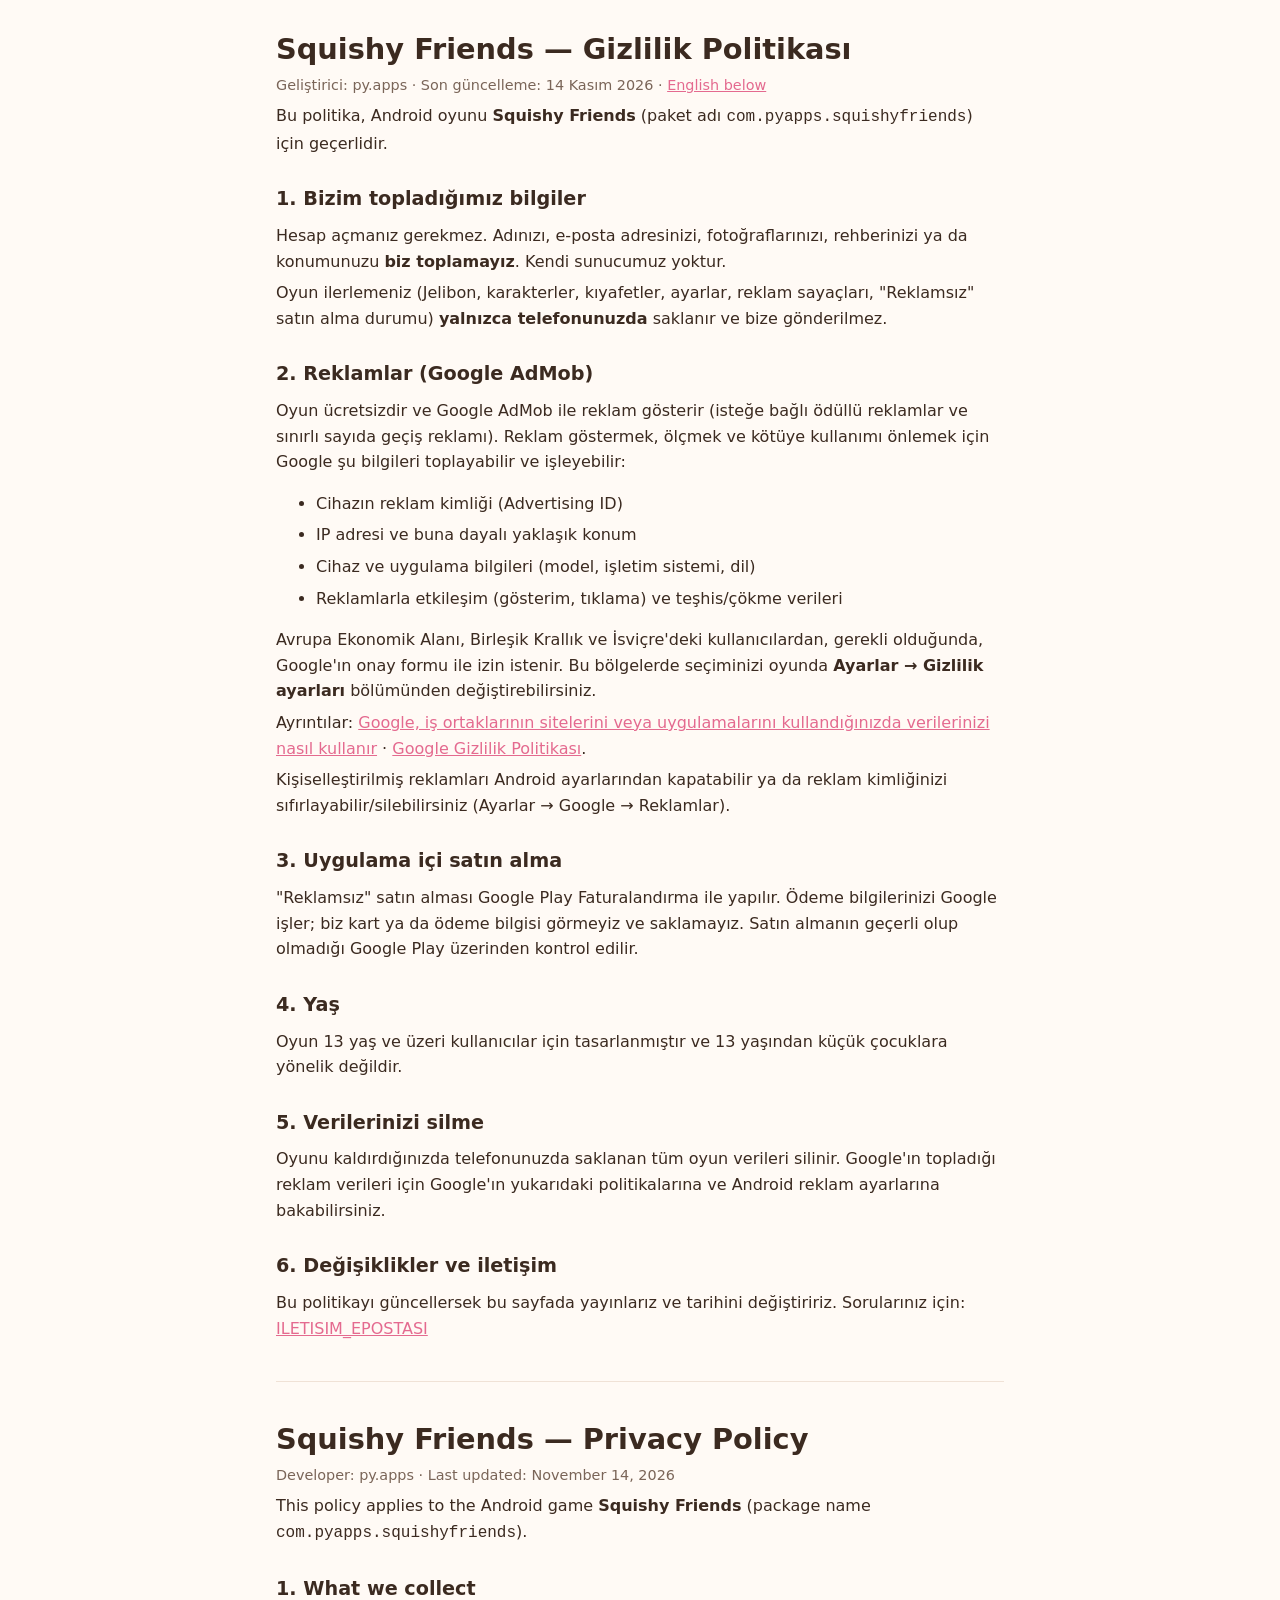
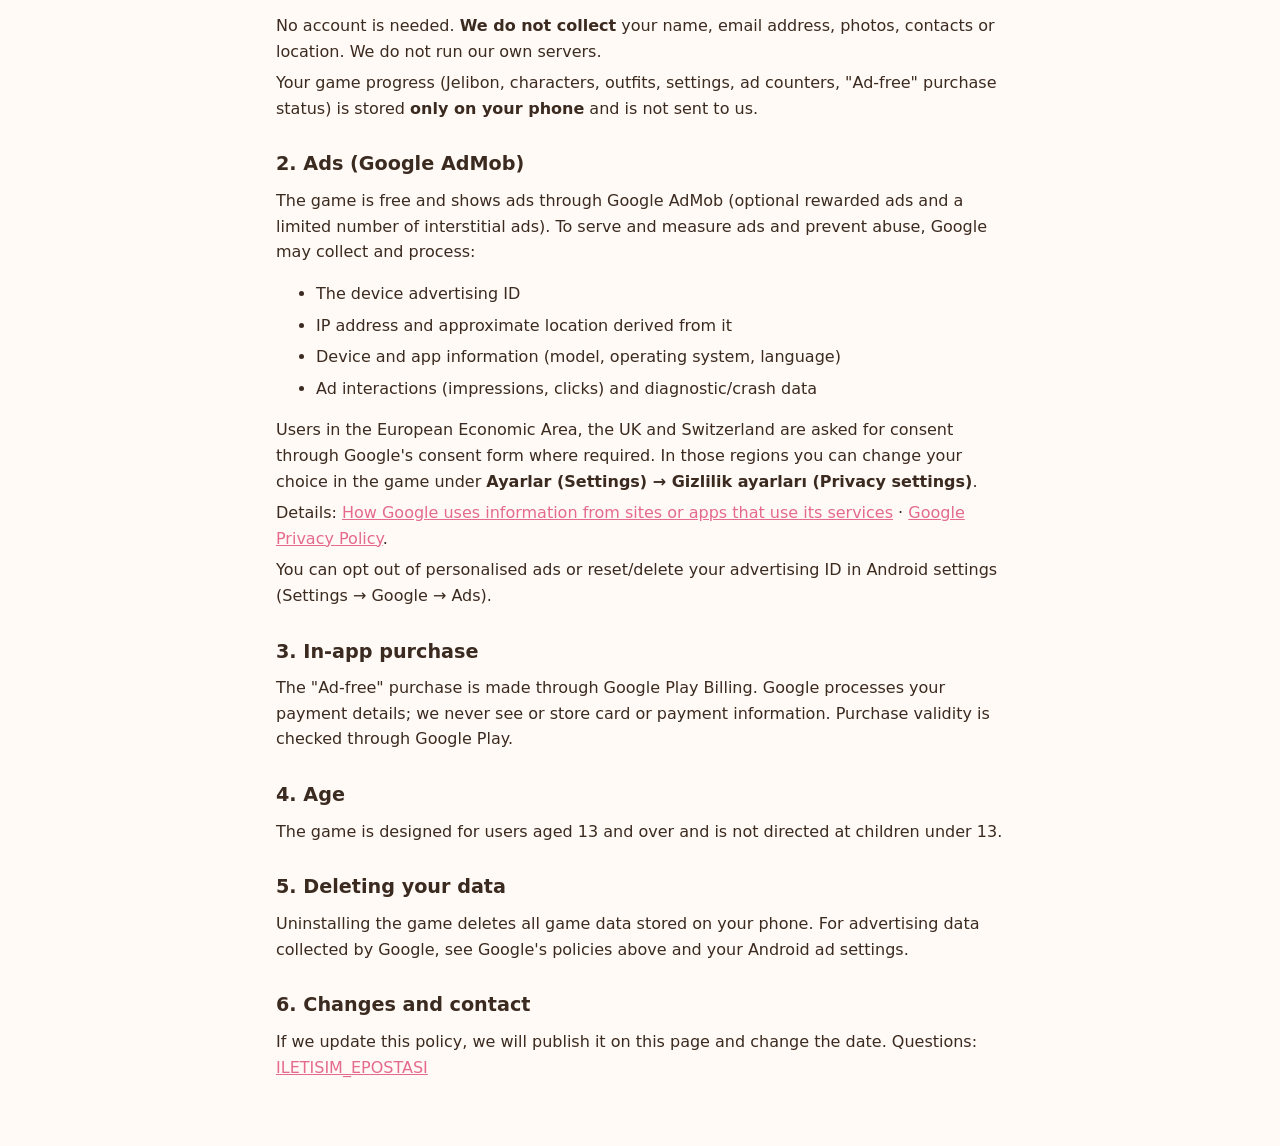
==== squishy-friends/privacy.html @ e0372743 "Site: ana sayfa, Squishy Friends gizlilik politikası (TR+EN), app-ads.txt Co-Authored-By: Claude Opu" ====
<!doctype html>
<html lang="tr">
<head>
<meta charset="utf-8">
<meta name="viewport" content="width=device-width, initial-scale=1">
<title>Squishy Friends Gizlilik</title>
<link rel="stylesheet" href="../style.css">
</head>
<body>
<main>
  <h1>Squishy Friends — Gizlilik Politikası</h1>
  <p class="muted">Geliştirici: py.apps · Son güncelleme: 14 Kasım 2026 · <a href="#en">English below</a></p>

  <p>Bu politika, Android oyunu <strong>Squishy Friends</strong> (paket adı <code>com.pyapps.squishyfriends</code>) için geçerlidir.</p>

  <h2>1. Bizim topladığımız bilgiler</h2>
  <p>Hesap açmanız gerekmez. Adınızı, e-posta adresinizi, fotoğraflarınızı, rehberinizi ya da konumunuzu <strong>biz toplamayız</strong>. Kendi sunucumuz yoktur.</p>
  <p>Oyun ilerlemeniz (Jelibon, karakterler, kıyafetler, ayarlar, reklam sayaçları, "Reklamsız" satın alma durumu) <strong>yalnızca telefonunuzda</strong> saklanır ve bize gönderilmez.</p>

  <h2>2. Reklamlar (Google AdMob)</h2>
  <p>Oyun ücretsizdir ve Google AdMob ile reklam gösterir (isteğe bağlı ödüllü reklamlar ve sınırlı sayıda geçiş reklamı). Reklam göstermek, ölçmek ve kötüye kullanımı önlemek için Google şu bilgileri toplayabilir ve işleyebilir:</p>
  <ul>
    <li>Cihazın reklam kimliği (Advertising ID)</li>
    <li>IP adresi ve buna dayalı yaklaşık konum</li>
    <li>Cihaz ve uygulama bilgileri (model, işletim sistemi, dil)</li>
    <li>Reklamlarla etkileşim (gösterim, tıklama) ve teşhis/çökme verileri</li>
  </ul>
  <p>Avrupa Ekonomik Alanı, Birleşik Krallık ve İsviçre'deki kullanıcılardan, gerekli olduğunda, Google'ın onay formu ile izin istenir. Bu bölgelerde seçiminizi oyunda <strong>Ayarlar → Gizlilik ayarları</strong> bölümünden değiştirebilirsiniz.</p>
  <p>Ayrıntılar: <a href="https://policies.google.com/technologies/partner-sites">Google, iş ortaklarının sitelerini veya uygulamalarını kullandığınızda verilerinizi nasıl kullanır</a> · <a href="https://policies.google.com/privacy">Google Gizlilik Politikası</a>.</p>
  <p>Kişiselleştirilmiş reklamları Android ayarlarından kapatabilir ya da reklam kimliğinizi sıfırlayabilir/silebilirsiniz (Ayarlar → Google → Reklamlar).</p>

  <h2>3. Uygulama içi satın alma</h2>
  <p>"Reklamsız" satın alması Google Play Faturalandırma ile yapılır. Ödeme bilgilerinizi Google işler; biz kart ya da ödeme bilgisi görmeyiz ve saklamayız. Satın almanın geçerli olup olmadığı Google Play üzerinden kontrol edilir.</p>

  <h2>4. Yaş</h2>
  <p>Oyun 13 yaş ve üzeri kullanıcılar için tasarlanmıştır ve 13 yaşından küçük çocuklara yönelik değildir.</p>

  <h2>5. Verilerinizi silme</h2>
  <p>Oyunu kaldırdığınızda telefonunuzda saklanan tüm oyun verileri silinir. Google'ın topladığı reklam verileri için Google'ın yukarıdaki politikalarına ve Android reklam ayarlarına bakabilirsiniz.</p>

  <h2>6. Değişiklikler ve iletişim</h2>
  <p>Bu politikayı güncellersek bu sayfada yayınlarız ve tarihini değiştiririz. Sorularınız için: <a href="mailto:ILETISIM_EPOSTASI">ILETISIM_EPOSTASI</a></p>

  <hr id="en">

  <h1>Squishy Friends — Privacy Policy</h1>
  <p class="muted">Developer: py.apps · Last updated: November 14, 2026</p>

  <p>This policy applies to the Android game <strong>Squishy Friends</strong> (package name <code>com.pyapps.squishyfriends</code>).</p>

  <h2>1. What we collect</h2>
  <p>No account is needed. <strong>We do not collect</strong> your name, email address, photos, contacts or location. We do not run our own servers.</p>
  <p>Your game progress (Jelibon, characters, outfits, settings, ad counters, "Ad-free" purchase status) is stored <strong>only on your phone</strong> and is not sent to us.</p>

  <h2>2. Ads (Google AdMob)</h2>
  <p>The game is free and shows ads through Google AdMob (optional rewarded ads and a limited number of interstitial ads). To serve and measure ads and prevent abuse, Google may collect and process:</p>
  <ul>
    <li>The device advertising ID</li>
    <li>IP address and approximate location derived from it</li>
    <li>Device and app information (model, operating system, language)</li>
    <li>Ad interactions (impressions, clicks) and diagnostic/crash data</li>
  </ul>
  <p>Users in the European Economic Area, the UK and Switzerland are asked for consent through Google's consent form where required. In those regions you can change your choice in the game under <strong>Ayarlar (Settings) → Gizlilik ayarları (Privacy settings)</strong>.</p>
  <p>Details: <a href="https://policies.google.com/technologies/partner-sites">How Google uses information from sites or apps that use its services</a> · <a href="https://policies.google.com/privacy">Google Privacy Policy</a>.</p>
  <p>You can opt out of personalised ads or reset/delete your advertising ID in Android settings (Settings → Google → Ads).</p>

  <h2>3. In-app purchase</h2>
  <p>The "Ad-free" purchase is made through Google Play Billing. Google processes your payment details; we never see or store card or payment information. Purchase validity is checked through Google Play.</p>

  <h2>4. Age</h2>
  <p>The game is designed for users aged 13 and over and is not directed at children under 13.</p>

  <h2>5. Deleting your data</h2>
  <p>Uninstalling the game deletes all game data stored on your phone. For advertising data collected by Google, see Google's policies above and your Android ad settings.</p>

  <h2>6. Changes and contact</h2>
  <p>If we update this policy, we will publish it on this page and change the date. Questions: <a href="mailto:ILETISIM_EPOSTASI">ILETISIM_EPOSTASI</a></p>
</main>
</body>
</html>
---- style.css ----
:root{--bg:#fffaf5;--fg:#3b2a20;--muted:#7a6558;--card:#ffffff;--line:#f0e2d6;--accent:#e46a8f}
@media (prefers-color-scheme:dark){:root{--bg:#1d1714;--fg:#f5ebe4;--muted:#bba89b;--card:#28201c;--line:#3a2e28;--accent:#ff8fb1}}
*{box-sizing:border-box}
body{margin:0;background:var(--bg);color:var(--fg);font:16px/1.6 system-ui,-apple-system,"Segoe UI",Roboto,sans-serif}
main{max-width:760px;margin:0 auto;padding:32px 16px 64px}
h1{font-size:1.8rem;line-height:1.25;margin:0 0 4px}
h2{font-size:1.2rem;margin:28px 0 8px}
p,li{margin:6px 0}
.muted{color:var(--muted);font-size:.9rem}
.card{background:var(--card);border:1px solid var(--line);border-radius:16px;padding:20px;margin:16px 0}
a{color:var(--accent)}
nav{display:flex;gap:12px;flex-wrap:wrap;margin:8px 0 24px}
hr{border:0;border-top:1px solid var(--line);margin:40px 0}
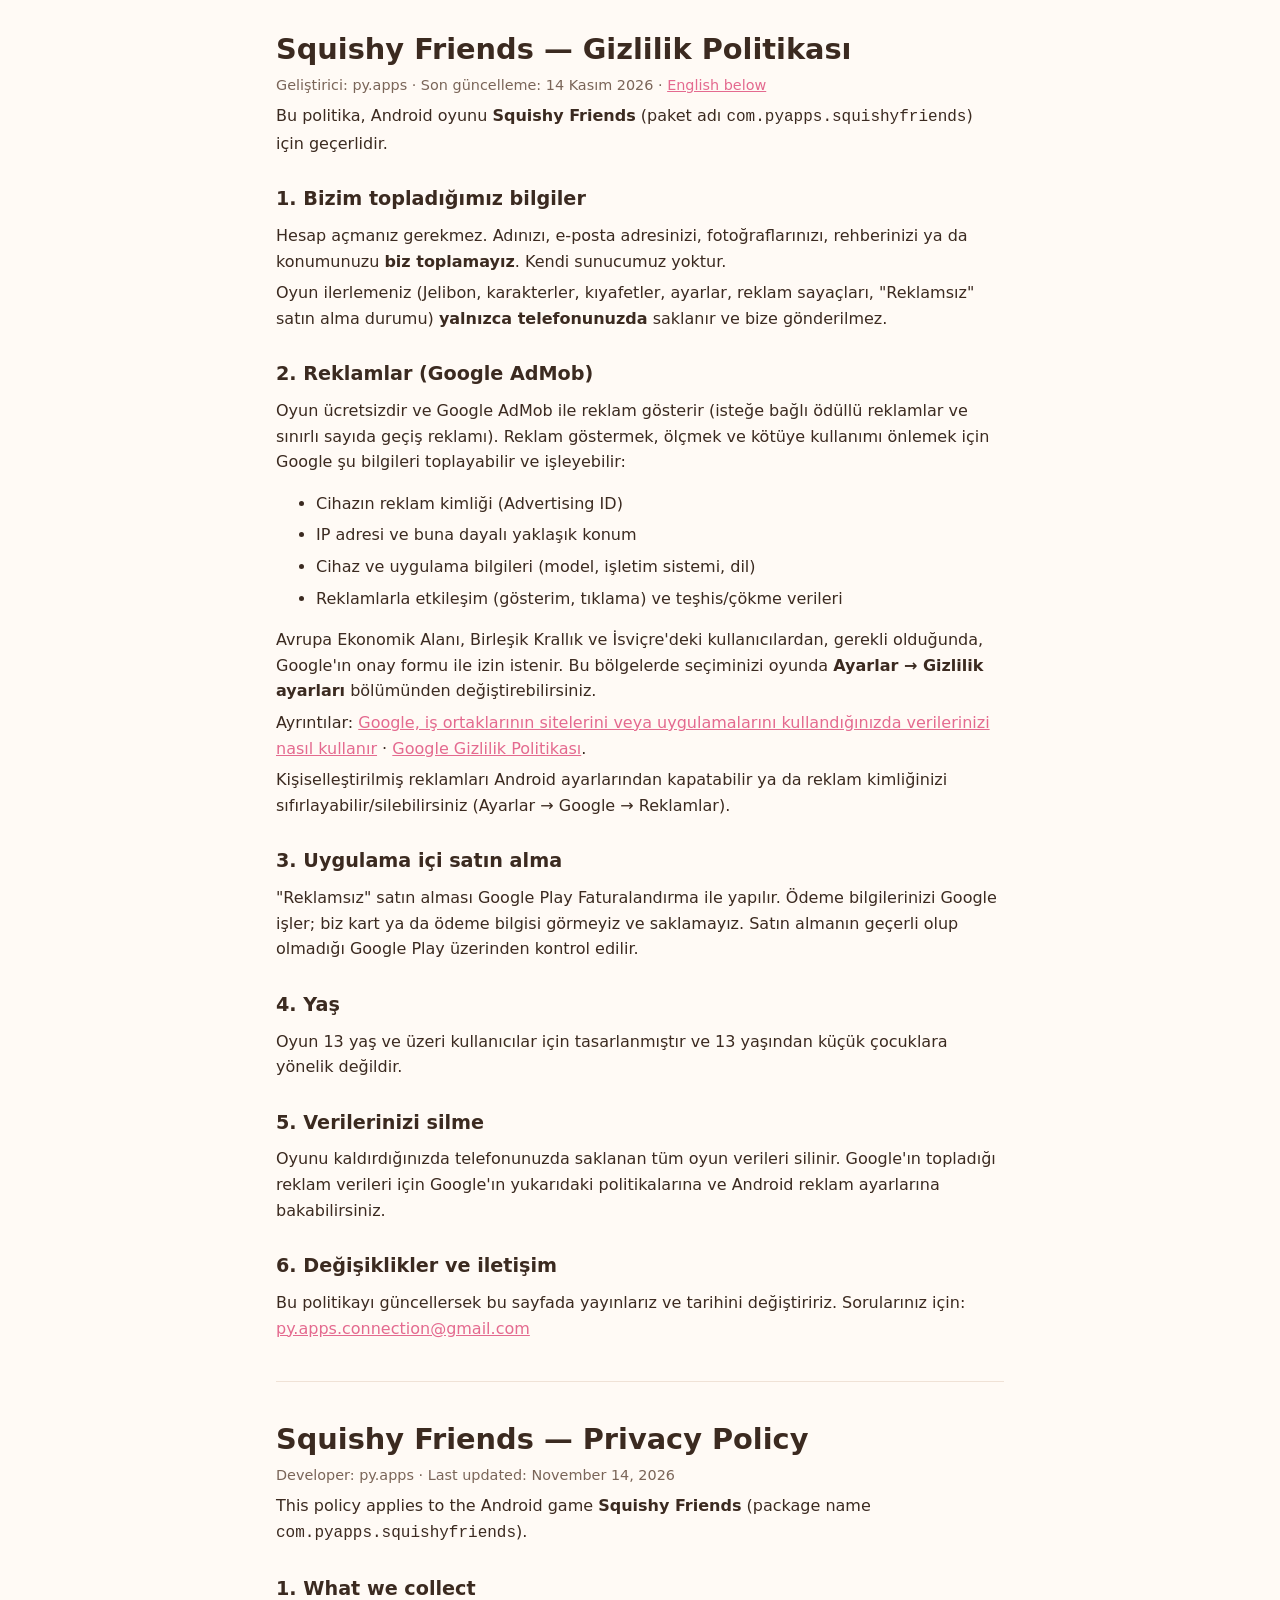
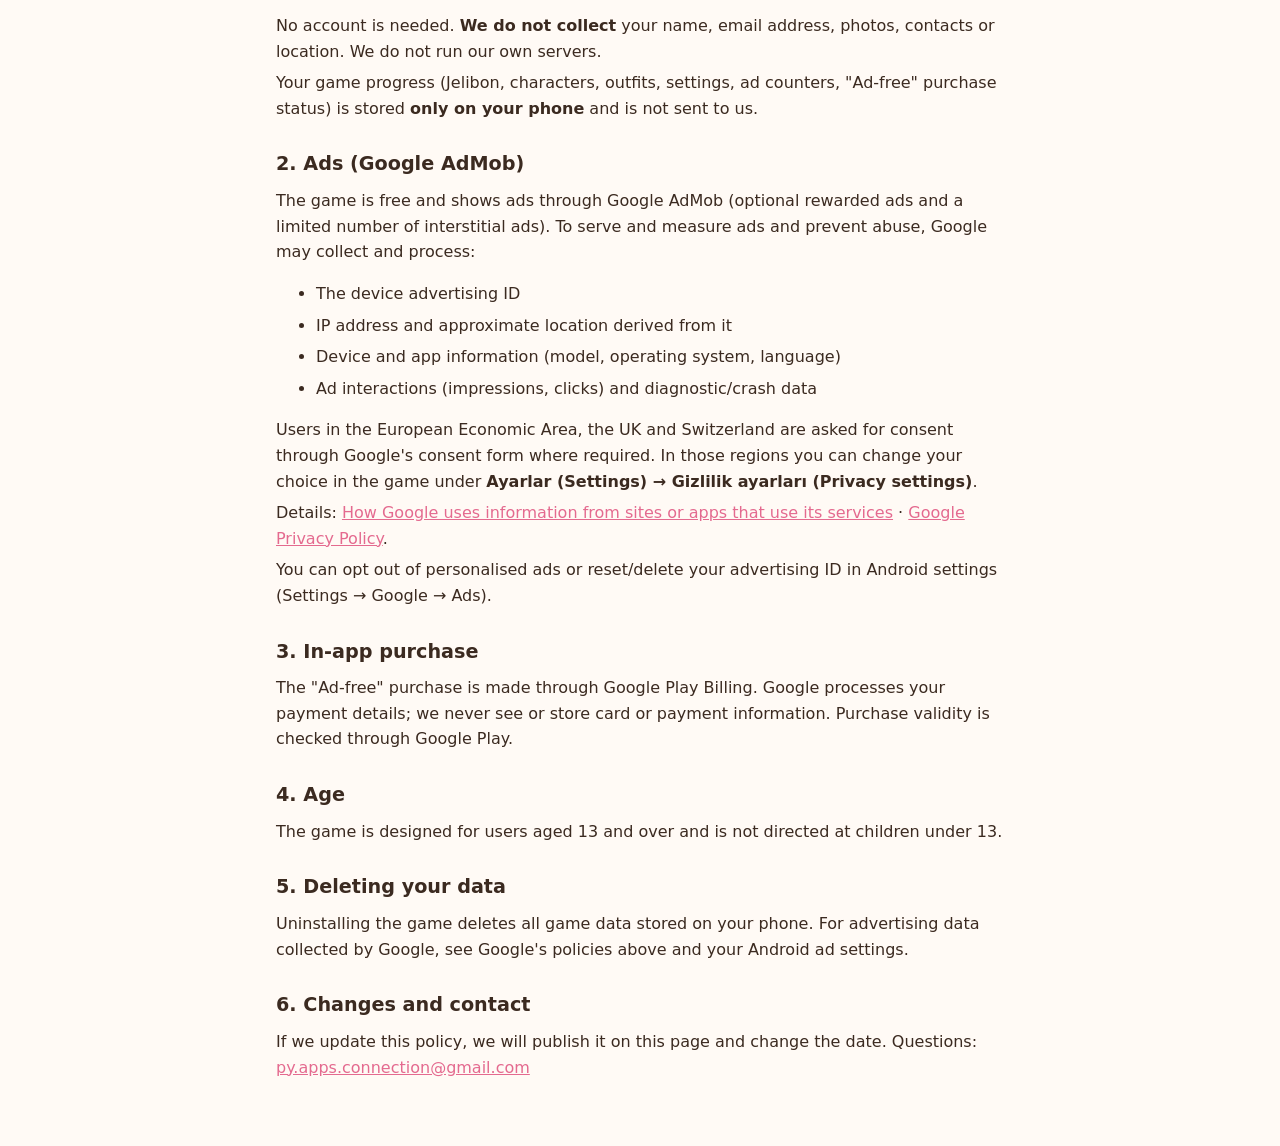
==== commit 816465b8: "İletişim e-postası eklendi Co-Authored-By: Claude Opus 5.5 <noreply@anthropic.com> Claude-Session: h" ====
--- a/squishy-friends/privacy.html
+++ b/squishy-friends/privacy.html
@@ -39,7 +39,7 @@
   <p>Oyunu kaldırdığınızda telefonunuzda saklanan tüm oyun verileri silinir. Google'ın topladığı reklam verileri için Google'ın yukarıdaki politikalarına ve Android reklam ayarlarına bakabilirsiniz.</p>
 
   <h2>6. Değişiklikler ve iletişim</h2>
-  <p>Bu politikayı güncellersek bu sayfada yayınlarız ve tarihini değiştiririz. Sorularınız için: <a href="mailto:ILETISIM_EPOSTASI">ILETISIM_EPOSTASI</a></p>
+  <p>Bu politikayı güncellersek bu sayfada yayınlarız ve tarihini değiştiririz. Sorularınız için: <a href="mailto:py.apps.connection@gmail.com">py.apps.connection@gmail.com</a></p>
 
   <hr id="en">
 
@@ -74,7 +74,7 @@
   <p>Uninstalling the game deletes all game data stored on your phone. For advertising data collected by Google, see Google's policies above and your Android ad settings.</p>
 
   <h2>6. Changes and contact</h2>
-  <p>If we update this policy, we will publish it on this page and change the date. Questions: <a href="mailto:ILETISIM_EPOSTASI">ILETISIM_EPOSTASI</a></p>
+  <p>If we update this policy, we will publish it on this page and change the date. Questions: <a href="mailto:py.apps.connection@gmail.com">py.apps.connection@gmail.com</a></p>
 </main>
 </body>
 </html>
